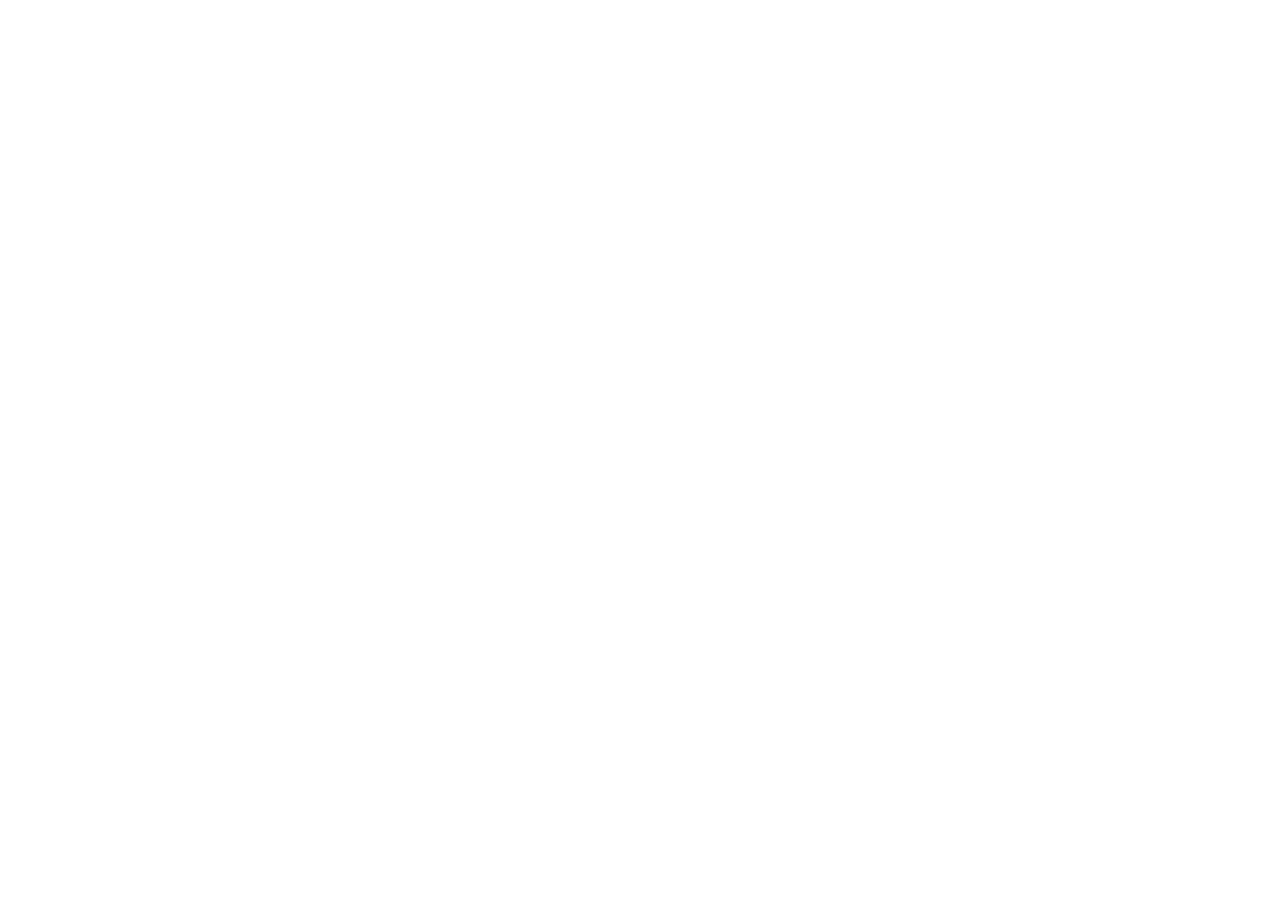
==== expense-tracker/index.html @ 0c3ee2aa "new project" ====
<!DOCTYPE html>
<html lang="en">
  <head>
    <meta charset="UTF-8" />
    <meta name="viewport" content="width=device-width, initial-scale=1.0" />
    <title>Expense Tracker</title>
  </head>
  <body></body>
</html>
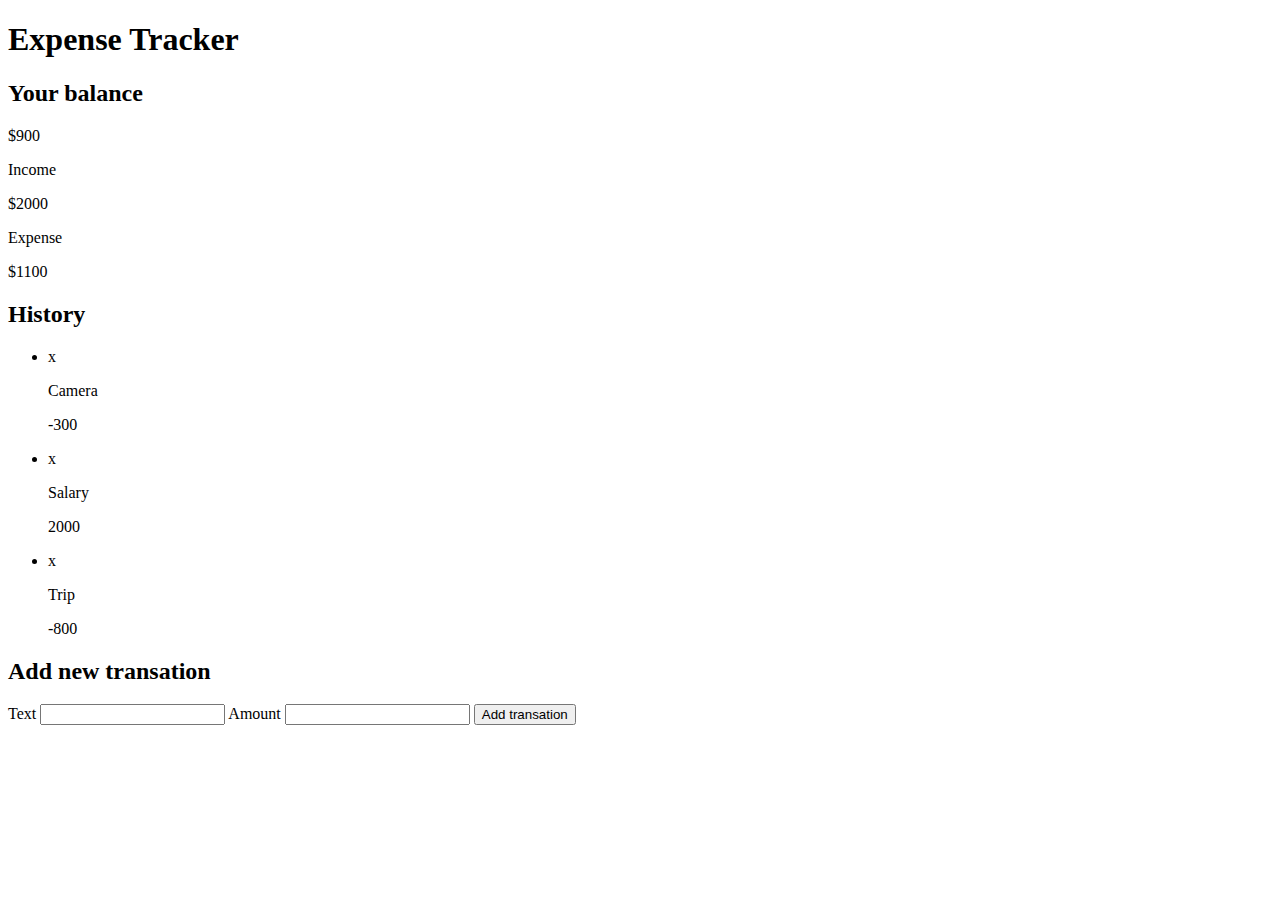
==== commit ffffd6cb: "logic" ====
--- a/expense-tracker/index.html
+++ b/expense-tracker/index.html
@@ -5,5 +5,43 @@
     <meta name="viewport" content="width=device-width, initial-scale=1.0" />
     <title>Expense Tracker</title>
   </head>
-  <body></body>
+  <body>
+    <h1>Expense Tracker</h1>
+    <section class="balance-container">
+      <h2>Your balance</h2>
+      <span class="total-balance">$150.00</span>
+      <div class="inc-exp-container">
+        <div class="income-container">
+          <p>Income</p>
+          <p class="income">$300.00</p>
+        </div>
+        <div class="expense-container">
+          <p>Expense</p>
+          <p class="expense">$400.00</p>
+        </div>
+      </div>
+      <section>
+        <h2>History</h2>
+        <ul class="expence-history">
+          <li>
+            <span>x</span>
+            <p>Camera</p>
+            <p>-300</p>
+          </li>
+        </ul>
+      </section>
+      <section>
+        <h2>Add new transation</h2>
+        <form>
+          <label for="text">Text</label>
+          <input type="text" id="text" />
+          <label for="amount">Amount</label>
+          <input type="text" id="amount" />
+          <button class="add-transation">Add transation</button>
+        </form>
+      </section>
+    </section>
+
+    <script src="script.js"></script>
+  </body>
 </html>
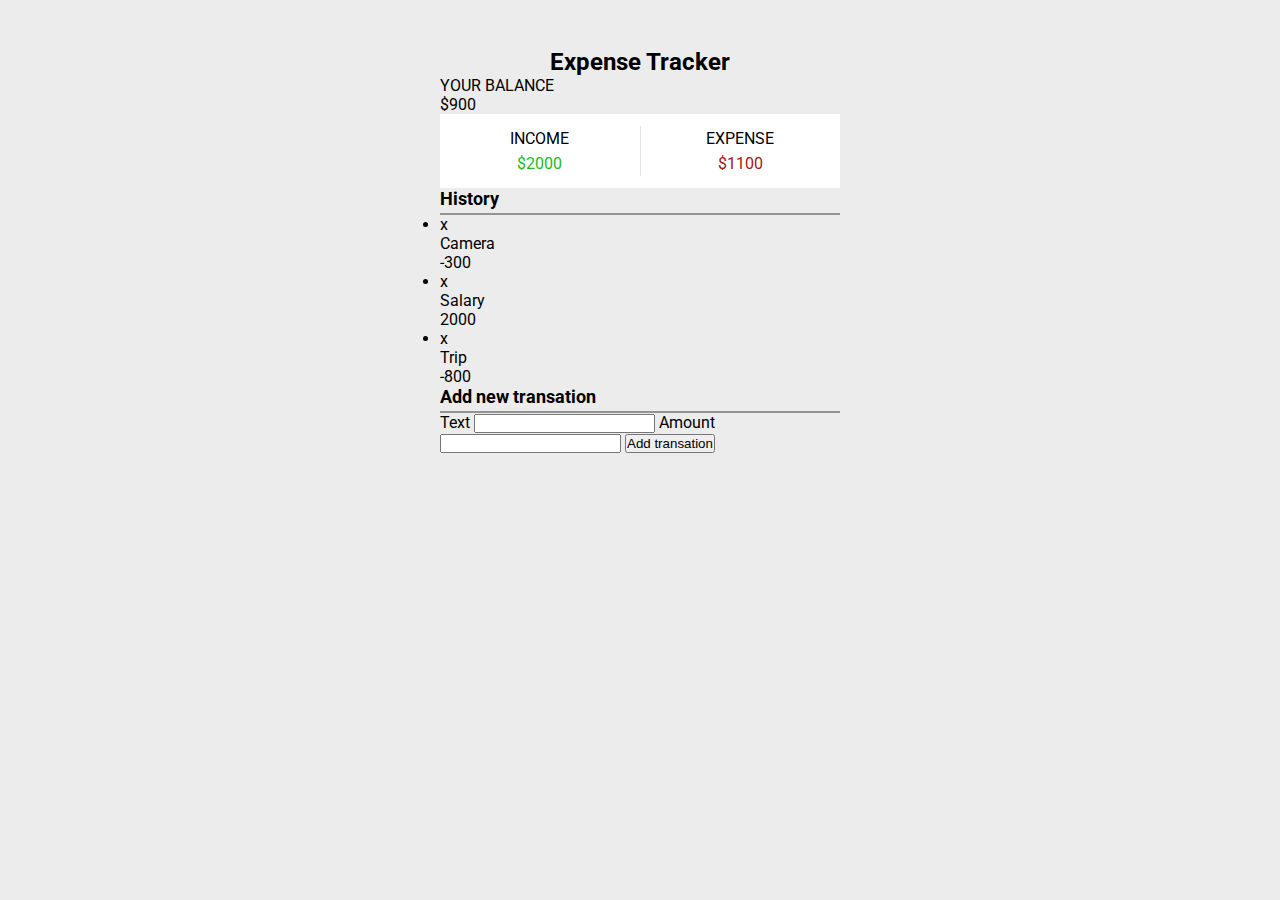
==== commit 2562f74f: "ui first steps" ====
--- a/expense-tracker/index.html
+++ b/expense-tracker/index.html
@@ -3,45 +3,48 @@
   <head>
     <meta charset="UTF-8" />
     <meta name="viewport" content="width=device-width, initial-scale=1.0" />
+    <link rel="stylesheet" href="style.css" />
     <title>Expense Tracker</title>
   </head>
   <body>
-    <h1>Expense Tracker</h1>
-    <section class="balance-container">
-      <h2>Your balance</h2>
-      <span class="total-balance">$150.00</span>
-      <div class="inc-exp-container">
-        <div class="income-container">
-          <p>Income</p>
-          <p class="income">$300.00</p>
+    <article>
+      <h1>Expense Tracker</h1>
+      <section class="balance-container">
+        <p class="balance-text">Your balance</p>
+        <span class="total-balance">$150.00</span>
+        <div class="inc-exp-container">
+          <div class="income-container">
+            <p class="balance-text">Income</p>
+            <p class="income">$300.00</p>
+          </div>
+          <div class="divider"></div>
+          <div class="expense-container">
+            <p class="balance-text">Expense</p>
+            <p class="expense">$400.00</p>
+          </div>
         </div>
-        <div class="expense-container">
-          <p>Expense</p>
-          <p class="expense">$400.00</p>
-        </div>
-      </div>
-      <section>
-        <h2>History</h2>
-        <ul class="expence-history">
-          <li>
-            <span>x</span>
-            <p>Camera</p>
-            <p>-300</p>
-          </li>
-        </ul>
+        <section>
+          <h2>History</h2>
+          <ul class="expence-history">
+            <li>
+              <span>x</span>
+              <p>Camera</p>
+              <p>-300</p>
+            </li>
+          </ul>
+        </section>
+        <section>
+          <h2>Add new transation</h2>
+          <form>
+            <label for="text">Text</label>
+            <input type="text" id="text" />
+            <label for="amount">Amount</label>
+            <input type="text" id="amount" />
+            <button class="add-transation">Add transation</button>
+          </form>
+        </section>
       </section>
-      <section>
-        <h2>Add new transation</h2>
-        <form>
-          <label for="text">Text</label>
-          <input type="text" id="text" />
-          <label for="amount">Amount</label>
-          <input type="text" id="amount" />
-          <button class="add-transation">Add transation</button>
-        </form>
-      </section>
-    </section>
-
+    </article>
     <script src="script.js"></script>
   </body>
 </html>
--- a/expense-tracker/style.css
+++ b/expense-tracker/style.css
@@ -0,0 +1,64 @@
+/* IMPORT */
+@import url("https://fonts.googleapis.com/css2?family=Roboto:wght@400;700&display=swap");
+
+/* GENERAL */
+* {
+  margin: 0;
+  padding: 0;
+}
+
+body {
+  background-color: #ececec;
+  font-family: "Roboto", sans-serif;
+}
+
+/* TEXT */
+h1 {
+  font-size: 24px;
+  text-align: center;
+}
+
+h2 {
+  font-size: 18px;
+  padding-bottom: 4px;
+  border-bottom: 2px solid #939393;
+}
+
+.balance-text {
+  text-transform: uppercase;
+}
+
+.income {
+  color: #23ba23;
+}
+.expense {
+  color: #a21910;
+}
+
+/* LAYOUT */
+article {
+  width: 400px;
+  margin: 48px auto;
+}
+
+.inc-exp-container {
+  display: flex;
+  background-color: #fff;
+  align-items: center;
+  justify-content: space-between;
+  padding: 12px 0;
+}
+.divider {
+  width: 2px;
+  background-color: #e3e3e3;
+  height: 50px;
+}
+
+.income-container,
+.expense-container {
+  display: flex;
+  flex-direction: column;
+  align-items: center;
+  width: 100%;
+  gap: 6px;
+}
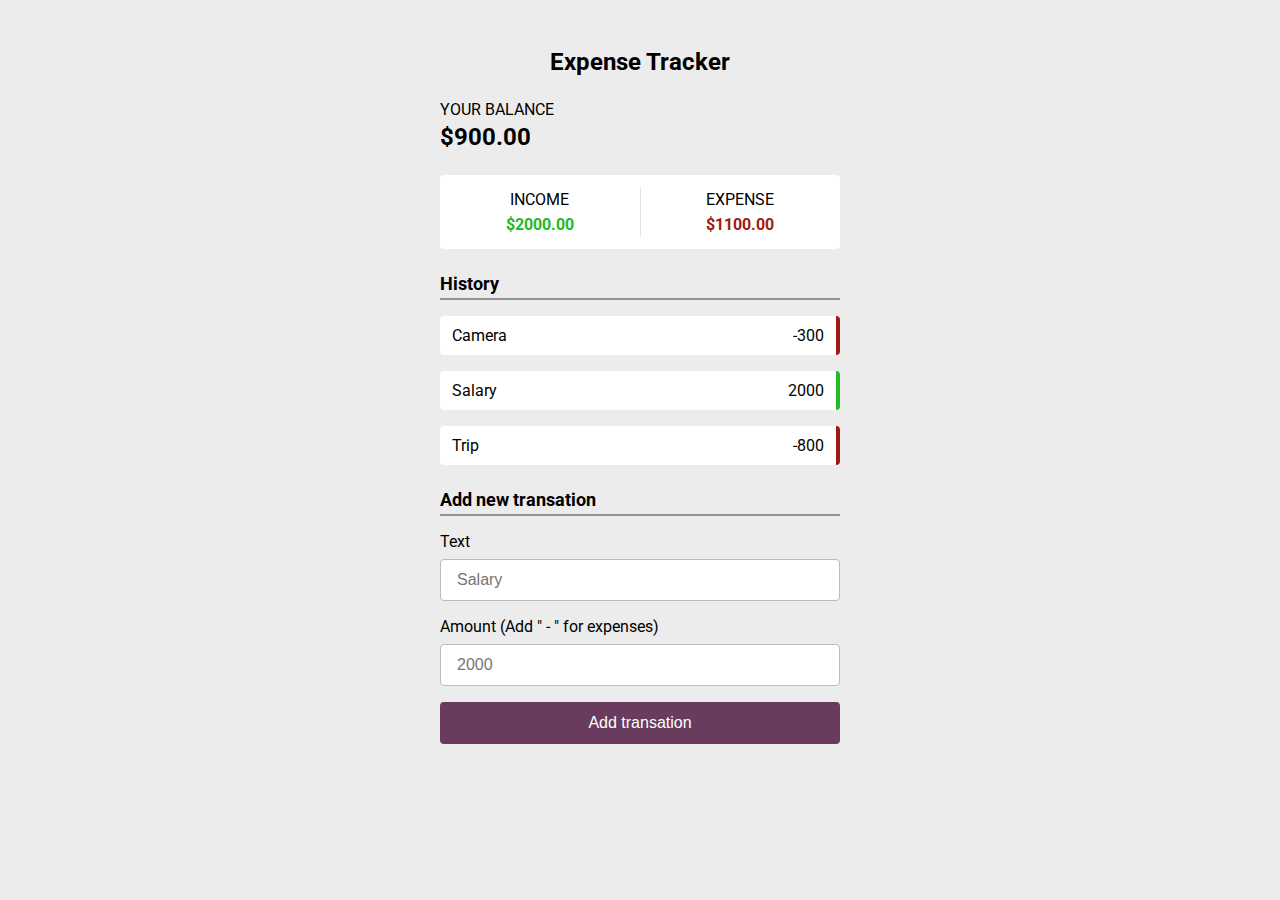
==== commit 76d78067: "new delete func" ====
--- a/expense-tracker/index.html
+++ b/expense-tracker/index.html
@@ -10,8 +10,8 @@
     <article>
       <h1>Expense Tracker</h1>
       <section class="balance-container">
-        <p class="balance-text">Your balance</p>
-        <span class="total-balance">$150.00</span>
+        <p class="balance-text balance">Your balance</p>
+        <p class="total-balance">$150.00</p>
         <div class="inc-exp-container">
           <div class="income-container">
             <p class="balance-text">Income</p>
@@ -25,21 +25,15 @@
         </div>
         <section>
           <h2>History</h2>
-          <ul class="expence-history">
-            <li>
-              <span>x</span>
-              <p>Camera</p>
-              <p>-300</p>
-            </li>
-          </ul>
+          <ul class="expence-history"></ul>
         </section>
         <section>
           <h2>Add new transation</h2>
           <form>
             <label for="text">Text</label>
-            <input type="text" id="text" />
-            <label for="amount">Amount</label>
-            <input type="text" id="amount" />
+            <input type="text" id="text" placeholder="Salary" />
+            <label for="amount">Amount (Add " - " for expenses)</label>
+            <input type="text" id="amount" placeholder="2000" />
             <button class="add-transation">Add transation</button>
           </form>
         </section>
--- a/expense-tracker/style.css
+++ b/expense-tracker/style.css
@@ -5,6 +5,7 @@
 * {
   margin: 0;
   padding: 0;
+  box-sizing: border-box;
 }
 
 body {
@@ -16,12 +17,15 @@
 h1 {
   font-size: 24px;
   text-align: center;
+  margin-bottom: 24px;
 }
 
 h2 {
   font-size: 18px;
   padding-bottom: 4px;
   border-bottom: 2px solid #939393;
+  margin-bottom: 16px;
+  margin-top: 24px;
 }
 
 .balance-text {
@@ -30,11 +34,18 @@
 
 .income {
   color: #23ba23;
+  font-weight: 700;
 }
 .expense {
   color: #a21910;
+  font-weight: 700;
 }
 
+.total-balance {
+  font-size: 24px;
+  margin-top: 4px;
+  font-weight: 700;
+}
 /* LAYOUT */
 article {
   width: 400px;
@@ -47,6 +58,8 @@
   align-items: center;
   justify-content: space-between;
   padding: 12px 0;
+  border-radius: 4px;
+  margin-top: 24px;
 }
 .divider {
   width: 2px;
@@ -62,3 +75,65 @@
   width: 100%;
   gap: 6px;
 }
+
+ul {
+  display: flex;
+  flex-direction: column;
+  gap: 16px;
+}
+
+li {
+  display: flex;
+  background-color: #fff;
+  padding: 10px 12px;
+  border-radius: 4px;
+  justify-content: space-between;
+  position: relative;
+}
+
+li.plus {
+  border-right: 4px solid #23ba23;
+}
+
+li.minus {
+  border-right: 4px solid #a21910;
+}
+
+li:hover .delete {
+  opacity: 100%;
+}
+
+.delete {
+  background-color: #a21910;
+  color: #fff;
+  padding: 2px 6px;
+  cursor: pointer;
+  position: absolute;
+  left: -20px;
+  top: 8px;
+  opacity: 0%;
+  transition: opacity 0.3s ease;
+}
+
+input {
+  display: block;
+  height: 42px;
+  width: 100%;
+  margin-top: 8px;
+  margin-bottom: 16px;
+  border: 1px solid #bcbcbc;
+  border-radius: 4px;
+  font-size: 16px;
+  padding-left: 16px;
+}
+
+button {
+  background-color: rgb(105, 59, 93);
+  color: #fff;
+  width: 100%;
+  height: 42px;
+  border: none;
+  font-size: 16px;
+  border-radius: 4px;
+  cursor: pointer;
+}
